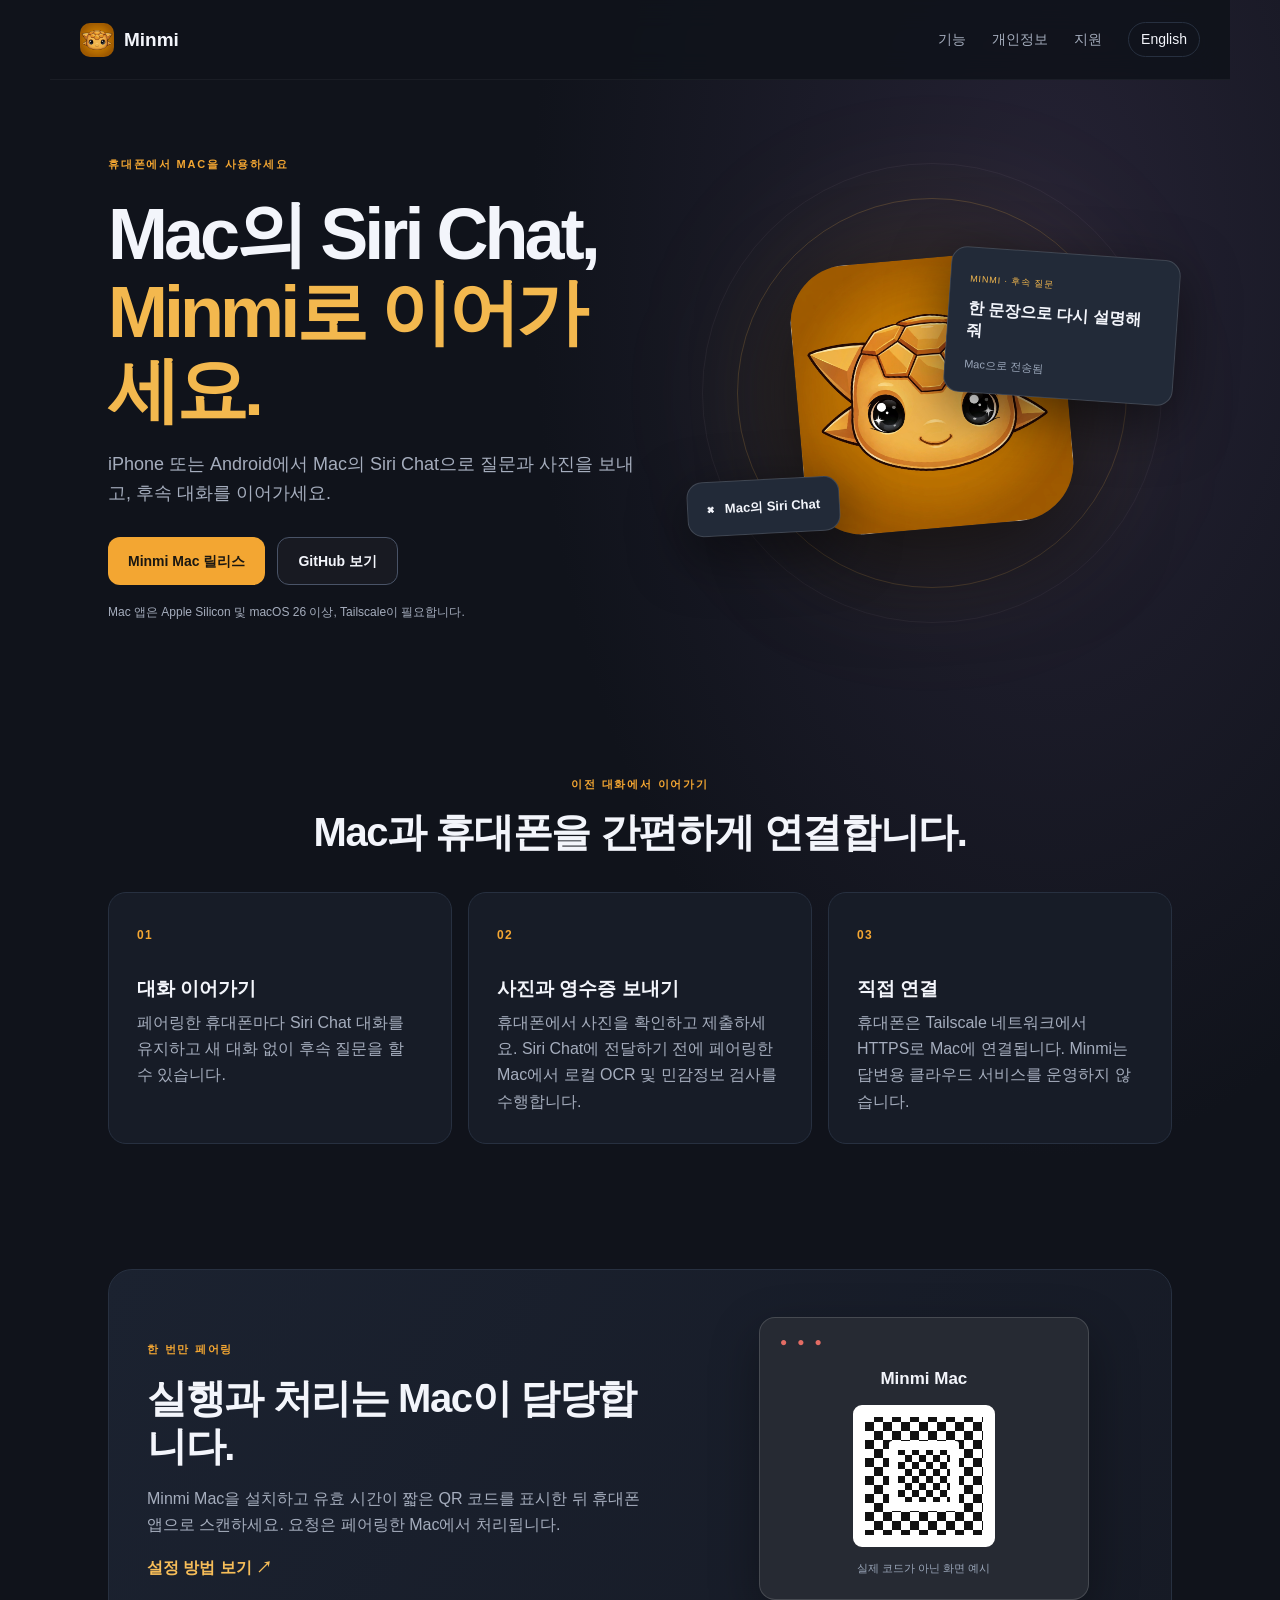
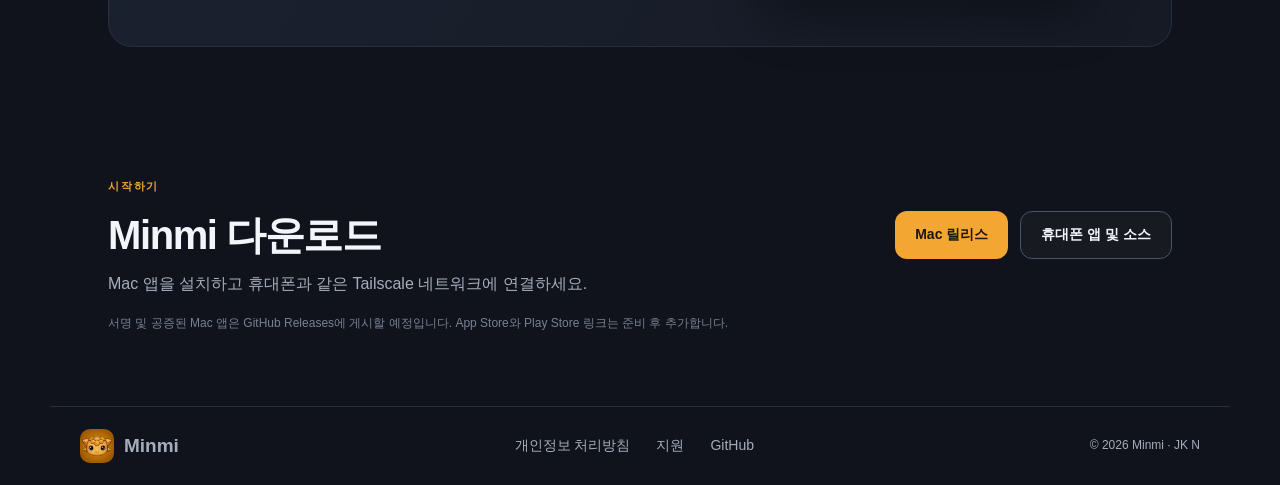
==== ko/index.html @ a552d7ea "feat(site): create standalone Minmi website" ====
<!doctype html>
<html lang="ko">
<head>
  <meta charset="utf-8"><meta name="viewport" content="width=device-width, initial-scale=1"><meta name="description" content="iPhone 또는 Android에서 Mac의 Siri Chat에 질문하고 대화를 이어가세요."><meta name="theme-color" content="#10131b"><link rel="icon" href="/assets/minmi-icon.png"><link rel="canonical" href="https://minmi.github.io/ko/"><link rel="alternate" hreflang="en" href="https://minmi.github.io/"><link rel="alternate" hreflang="ko" href="https://minmi.github.io/ko/"><link rel="stylesheet" href="/style.css"><title>Minmi — 휴대폰에서 Mac Siri Chat 사용</title>
</head>
<body>
  <header class="topbar"><a class="brand" href="/ko/"><img src="/assets/minmi-icon.png" alt=""><span>Minmi</span></a><nav><a href="#features">기능</a><a href="/privacy/">개인정보</a><a href="/support/">지원</a><a class="language" href="/">English</a></nav></header>
  <main>
    <section class="hero"><div class="hero-copy"><span class="eyebrow">휴대폰에서 Mac을 사용하세요</span><h1>Mac의 Siri Chat,<br><em>Minmi로 이어가세요.</em></h1><p>iPhone 또는 Android에서 Mac의 Siri Chat으로 질문과 사진을 보내고, 후속 대화를 이어가세요.</p><div class="actions"><a class="button primary" href="https://github.com/Joonk72/Minmi/releases">Minmi Mac 릴리스</a><a class="button secondary" href="https://github.com/Joonk72/Minmi">GitHub 보기</a></div><p class="requirements">Mac 앱은 Apple Silicon 및 macOS 26 이상, Tailscale이 필요합니다.</p></div><div class="hero-art"><span class="orbit orbit-one"></span><span class="orbit orbit-two"></span><div class="app-icon"><img src="/assets/minmi-icon.png" alt="Minmi 앱 아이콘"></div><div class="chat-card"><small>MINMI · 후속 질문</small><p>한 문장으로 다시 설명해 줘</p><span>Mac으로 전송됨</span></div><div class="device-card">⌘ &nbsp; Mac의 Siri Chat</div></div></section>
    <section class="features" id="features"><div class="section-heading"><span class="eyebrow">이전 대화에서 이어가기</span><h2>Mac과 휴대폰을 간편하게 연결합니다.</h2></div><div class="feature-grid"><article><b>01</b><h3>대화 이어가기</h3><p>페어링한 휴대폰마다 Siri Chat 대화를 유지하고 새 대화 없이 후속 질문을 할 수 있습니다.</p></article><article><b>02</b><h3>사진과 영수증 보내기</h3><p>휴대폰에서 사진을 확인하고 제출하세요. Siri Chat에 전달하기 전에 페어링한 Mac에서 로컬 OCR 및 민감정보 검사를 수행합니다.</p></article><article><b>03</b><h3>직접 연결</h3><p>휴대폰은 Tailscale 네트워크에서 HTTPS로 Mac에 연결됩니다. Minmi는 답변용 클라우드 서비스를 운영하지 않습니다.</p></article></div></section>
    <section class="pairing"><div><span class="eyebrow">한 번만 페어링</span><h2>실행과 처리는 Mac이 담당합니다.</h2><p>Minmi Mac을 설치하고 유효 시간이 짧은 QR 코드를 표시한 뒤 휴대폰 앱으로 스캔하세요. 요청은 페어링한 Mac에서 처리됩니다.</p><a href="/support/">설정 방법 보기 <span aria-hidden="true">↗</span></a></div><div class="pairing-visual"><div class="pair-window"><span>● &nbsp; ● &nbsp; ●</span><b>Minmi Mac</b><div class="qr-graphic" aria-hidden="true"></div><small>실제 코드가 아닌 화면 예시</small></div></div></section>
    <section class="download"><div><span class="eyebrow">시작하기</span><h2>Minmi 다운로드</h2><p>Mac 앱을 설치하고 휴대폰과 같은 Tailscale 네트워크에 연결하세요.</p></div><div class="download-links"><a class="button primary" href="https://github.com/Joonk72/Minmi/releases">Mac 릴리스</a><a class="button secondary" href="https://github.com/Joonk72/Minmi">휴대폰 앱 및 소스</a></div><small>서명 및 공증된 Mac 앱은 GitHub Releases에 게시할 예정입니다. App Store와 Play Store 링크는 준비 후 추가합니다.</small></section>
  </main>
  <footer><a class="brand" href="/ko/"><img src="/assets/minmi-icon.png" alt=""><span>Minmi</span></a><div><a href="/privacy/">개인정보 처리방침</a><a href="/support/">지원</a><a href="https://github.com/Joonk72/Minmi">GitHub</a></div><small>© 2026 Minmi · JK N</small></footer>
</body>
</html>
---- style.css ----
:root{color-scheme:dark;--bg:#10131b;--panel:#171c27;--line:#273040;--text:#f3f5fb;--muted:#a5adbd;--accent:#f3a632;--blue:#6388f5}*{box-sizing:border-box}html{scroll-behavior:smooth}body{margin:0;background:radial-gradient(ellipse at 82% 12%,#252234 0,transparent 35%),var(--bg);color:var(--text);font:16px/1.65 -apple-system,BlinkMacSystemFont,'Segoe UI',sans-serif}a{color:inherit;text-decoration:none}.topbar,footer{max-width:1180px;margin:auto;padding:22px 30px;display:flex;align-items:center;justify-content:space-between}.topbar{position:sticky;top:0;background:#10131be8;backdrop-filter:blur(14px);z-index:5;border-bottom:1px solid #ffffff0c}.brand{display:flex;gap:10px;align-items:center;font:700 19px -apple-system,BlinkMacSystemFont,'Segoe UI',sans-serif}.brand img{width:34px;height:34px;border-radius:10px}.topbar nav,footer div{display:flex;align-items:center;gap:26px;color:var(--muted);font-size:14px}.topbar nav a:hover,footer a:hover{color:var(--text)}.language{border:1px solid var(--line);border-radius:999px;padding:5px 12px;color:var(--text)}main{max-width:1120px;padding:0 28px;margin:auto}.hero{min-height:570px;display:grid;grid-template-columns:1fr .9fr;align-items:center;gap:50px;padding:70px 0 55px}.hero-copy{position:relative;z-index:1}.eyebrow{display:inline-block;color:var(--accent);font-size:11px;font-weight:700;letter-spacing:.16em;text-transform:uppercase}.hero h1{font:800 clamp(42px,6vw,72px)/1.08 -apple-system,BlinkMacSystemFont,'Segoe UI',sans-serif;letter-spacing:-.055em;margin:20px 0}.hero h1 em{font-style:normal;color:#f3b84e}.hero-copy>p{max-width:530px;color:var(--muted);font-size:18px}.actions,.download-links{display:flex;gap:12px;flex-wrap:wrap;margin-top:28px}.button{display:inline-flex;align-items:center;justify-content:center;min-height:48px;padding:0 20px;border-radius:12px;font-weight:700;font-size:14px}.primary{background:var(--accent);color:#1a1711}.primary:hover{filter:brightness(1.08)}.secondary{border:1px solid #495367;background:#ffffff08}.secondary:hover{background:#ffffff12}.requirements{font-size:12px!important;margin-top:18px}.hero-art{height:470px;position:relative;display:grid;place-items:center}.hero-art:before{content:"";position:absolute;width:330px;height:330px;background:#e5a33228;filter:blur(70px);border-radius:50%}.hero-art img{position:relative;z-index:1;max-height:440px;width:auto;max-width:100%;border:1px solid #ffffff22;border-radius:28px;box-shadow:0 35px 100px #0009;transform:rotate(2deg)}.orbit{position:absolute;border:1px solid #f3b84e32;border-radius:50%;width:390px;height:390px}.orbit-two{width:460px;height:460px;border-color:#ffffff0c}.features{padding:80px 0}.section-heading{text-align:center;margin-bottom:36px}.section-heading h2,.pairing h2,.download h2{font:700 clamp(27px,4vw,40px)/1.2 -apple-system,BlinkMacSystemFont,'Segoe UI',sans-serif;letter-spacing:-.035em;margin:12px 0}.feature-grid{display:grid;grid-template-columns:repeat(3,1fr);gap:16px}.feature-grid article{padding:28px;background:var(--panel);border:1px solid var(--line);border-radius:18px}.feature-grid b{color:var(--accent);font-size:12px;letter-spacing:.12em}.feature-grid h3{font:700 19px -apple-system,BlinkMacSystemFont,'Segoe UI',sans-serif;margin:28px 0 8px}.feature-grid p,.pairing p,.download p{color:var(--muted);margin:0}.pairing{margin:45px 0 90px;padding:38px;background:linear-gradient(120deg,#1b2230,#161a25);border:1px solid var(--line);border-radius:24px;display:grid;grid-template-columns:1fr .8fr;align-items:center;gap:45px}.pairing p{max-width:500px;margin:16px 0}.pairing a{color:#f6bd59;font-weight:700}.pairing img{width:100%;max-height:340px;object-fit:contain;border-radius:16px;box-shadow:0 18px 50px #0005}.download{padding:35px 0 72px;display:grid;grid-template-columns:1fr auto;align-items:center;gap:8px 30px}.download-links{margin:0}.download small{grid-column:1/-1;color:#778195;font-size:12px;margin-top:9px}footer{border-top:1px solid var(--line);color:var(--muted);flex-wrap:wrap;gap:16px}footer small{font-size:12px}body[lang="ko"]{}@media(max-width:760px){.topbar,footer{padding:16px 20px}.topbar nav{gap:12px;font-size:12px}.topbar nav a:nth-child(1){display:none}main{padding:0 20px}.hero{grid-template-columns:1fr;gap:0;padding:65px 0 30px;min-height:auto}.hero h1{font-size:clamp(38px,10vw,52px)}.hero-art{height:370px;margin-top:28px}.hero-art img{max-height:350px}.orbit{width:300px;height:300px}.orbit-two{width:350px;height:350px}.features{padding:52px 0}.feature-grid{grid-template-columns:1fr}.feature-grid article{padding:22px}.feature-grid h3{margin-top:17px}.pairing{grid-template-columns:1fr;padding:25px;margin:20px 0 55px;gap:25px}.pairing img{max-height:280px}.download{grid-template-columns:1fr;padding-bottom:50px}.download-links{margin-top:8px}.download small{grid-column:auto}footer div{gap:14px;flex-wrap:wrap}footer{align-items:flex-start}}
.app-icon{position:relative;z-index:1;width:min(270px,65vw);aspect-ratio:1;border-radius:58px;overflow:hidden;box-shadow:0 30px 90px #0009;transform:rotate(-5deg)}.app-icon img{width:100%;height:100%;object-fit:cover}.chat-card,.device-card{position:absolute;z-index:2;background:#222a38;border:1px solid #ffffff23;box-shadow:0 18px 55px #0008;border-radius:16px;padding:16px 19px}.chat-card{right:-5px;top:95px;width:230px;transform:rotate(4deg)}.chat-card small{color:#f3b84e;font-size:9px;letter-spacing:.1em}.chat-card p{font-weight:600;line-height:1.35;margin:8px 0}.chat-card span,.pair-window small{font-size:11px;color:#9ba7ba}.device-card{left:-5px;bottom:93px;font-size:13px;font-weight:600;transform:rotate(-3deg)}.pairing-visual{display:grid;place-items:center;min-height:300px}.pair-window{width:min(330px,100%);padding:15px 20px 22px;border-radius:16px;background:#262a33;border:1px solid #ffffff26;display:flex;flex-direction:column;align-items:center;gap:12px;box-shadow:0 18px 50px #0005}.pair-window>span{align-self:flex-start;color:#e36c64;font-size:12px}.pair-window b{font-size:17px}.qr-graphic{width:142px;height:142px;border:12px solid white;border-radius:9px;background:repeating-conic-gradient(#111 0 25%,#fff 0 50%) 0/18px 18px;position:relative}.qr-graphic:after{content:"";position:absolute;inset:24px;background:repeating-conic-gradient(#111 0 25%,#fff 0 50%) 0/14px 14px;border:9px solid white;border-radius:3px}@media(max-width:760px){.app-icon{width:220px;border-radius:48px}.chat-card{right:-4px;top:78px;width:195px}.device-card{left:0;bottom:60px}.pairing-visual{min-height:250px}}
.hero-art .app-icon img{max-height:none;width:100%;max-width:none;height:100%;border:0;border-radius:0;box-shadow:none;transform:none}
.container{max-width:760px;margin:0 auto;padding:0 24px;width:100%}header:not(.topbar){padding:38px 0 26px;border-bottom:1px solid var(--line)}header:not(.topbar) a{color:#abb4c5}header:not(.topbar) h1{font-size:30px;margin:14px 0 4px}header .updated{font-size:13px;color:#8993a4}main.container{padding-top:38px;padding-bottom:60px}main.container h2{font-size:21px;margin:34px 0 12px}main.container p,main.container li{color:#c0c7d3;font-size:15px}main.container a{color:#f3b84e;text-decoration:underline}main.container ul{padding-left:24px}.policy-language+.policy-language{border-top:1px solid var(--line);margin-top:42px;padding-top:14px}.policy-language h2{margin-top:30px}.policy-language h2:first-child{margin-top:0}.language-links{display:flex;gap:14px;margin-top:12px;font-size:14px}.contact-card,.faq-item{background:var(--panel);border:1px solid var(--line);border-radius:16px;padding:22px;margin:18px 0}.contact-card{text-align:center}.contact-card .emoji{font-size:34px;margin-bottom:8px}.contact-card h3{margin:8px 0}.faq-item{padding:18px;margin:12px 0}.faq-item h3{font-size:16px;margin-bottom:6px}.faq-item p{margin:0}footer .container{max-width:1120px;display:flex;align-items:center;justify-content:center;gap:22px;flex-wrap:wrap;color:var(--muted);font-size:13px}footer .container a{color:var(--muted)}footer .copy{width:100%;text-align:center;color:#778195;font-size:12px}
@media(max-width:760px){header:not(.topbar){padding:28px 0 22px}main.container{padding-top:28px}.container{padding:0 20px}}
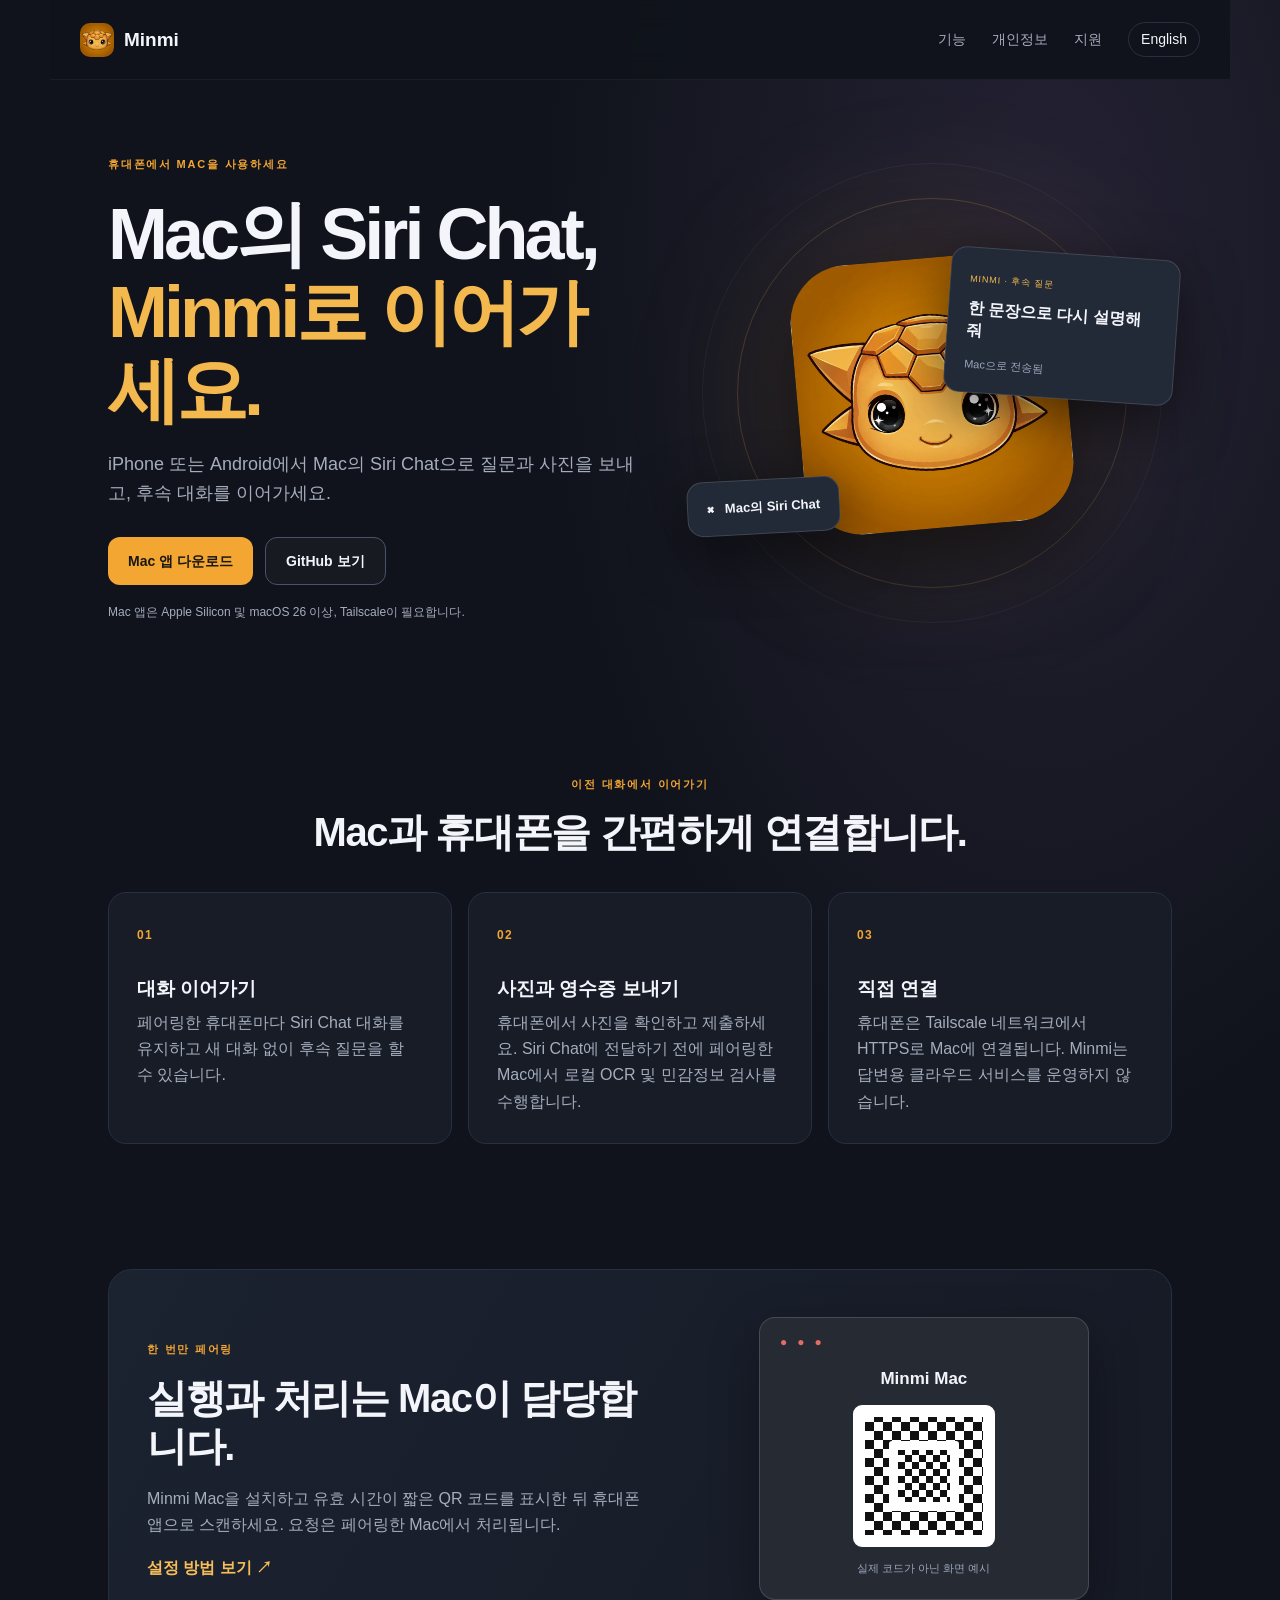
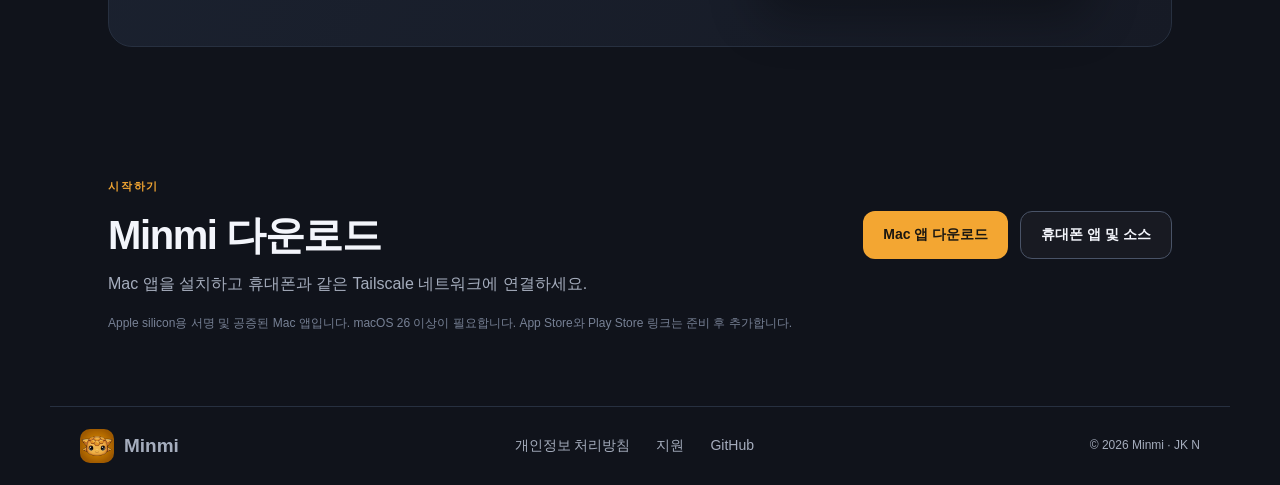
==== commit 3f53e6dc: "feat(site): link direct Mac download" ====
--- a/ko/index.html
+++ b/ko/index.html
@@ -1,15 +1,15 @@
 <!doctype html>
 <html lang="ko">
 <head>
-  <meta charset="utf-8"><meta name="viewport" content="width=device-width, initial-scale=1"><meta name="description" content="iPhone 또는 Android에서 Mac의 Siri Chat에 질문하고 대화를 이어가세요."><meta name="theme-color" content="#10131b"><link rel="icon" href="/assets/minmi-icon.png"><link rel="canonical" href="https://minmi.github.io/ko/"><link rel="alternate" hreflang="en" href="https://minmi.github.io/"><link rel="alternate" hreflang="ko" href="https://minmi.github.io/ko/"><link rel="stylesheet" href="/style.css"><title>Minmi — 휴대폰에서 Mac Siri Chat 사용</title>
+  <meta charset="utf-8"><meta name="viewport" content="width=device-width, initial-scale=1"><meta name="description" content="iPhone 또는 Android에서 Mac의 Siri Chat에 질문하고 대화를 이어가세요."><meta name="theme-color" content="#10131b"><link rel="icon" href="/assets/minmi-icon.png"><link rel="canonical" href="https://minmiai.github.io/ko/"><link rel="alternate" hreflang="en" href="https://minmiai.github.io/"><link rel="alternate" hreflang="ko" href="https://minmiai.github.io/ko/"><link rel="stylesheet" href="/style.css"><title>Minmi — 휴대폰에서 Mac Siri Chat 사용</title>
 </head>
 <body>
   <header class="topbar"><a class="brand" href="/ko/"><img src="/assets/minmi-icon.png" alt=""><span>Minmi</span></a><nav><a href="#features">기능</a><a href="/privacy/">개인정보</a><a href="/support/">지원</a><a class="language" href="/">English</a></nav></header>
   <main>
-    <section class="hero"><div class="hero-copy"><span class="eyebrow">휴대폰에서 Mac을 사용하세요</span><h1>Mac의 Siri Chat,<br><em>Minmi로 이어가세요.</em></h1><p>iPhone 또는 Android에서 Mac의 Siri Chat으로 질문과 사진을 보내고, 후속 대화를 이어가세요.</p><div class="actions"><a class="button primary" href="https://github.com/Joonk72/Minmi/releases">Minmi Mac 릴리스</a><a class="button secondary" href="https://github.com/Joonk72/Minmi">GitHub 보기</a></div><p class="requirements">Mac 앱은 Apple Silicon 및 macOS 26 이상, Tailscale이 필요합니다.</p></div><div class="hero-art"><span class="orbit orbit-one"></span><span class="orbit orbit-two"></span><div class="app-icon"><img src="/assets/minmi-icon.png" alt="Minmi 앱 아이콘"></div><div class="chat-card"><small>MINMI · 후속 질문</small><p>한 문장으로 다시 설명해 줘</p><span>Mac으로 전송됨</span></div><div class="device-card">⌘ &nbsp; Mac의 Siri Chat</div></div></section>
+    <section class="hero"><div class="hero-copy"><span class="eyebrow">휴대폰에서 Mac을 사용하세요</span><h1>Mac의 Siri Chat,<br><em>Minmi로 이어가세요.</em></h1><p>iPhone 또는 Android에서 Mac의 Siri Chat으로 질문과 사진을 보내고, 후속 대화를 이어가세요.</p><div class="actions"><a class="button primary" href="https://github.com/Joonk72/Minmi/releases/latest/download/Minmi-Mac-0.1.0-arm64.dmg">Mac 앱 다운로드</a><a class="button secondary" href="https://github.com/Joonk72/Minmi">GitHub 보기</a></div><p class="requirements">Mac 앱은 Apple Silicon 및 macOS 26 이상, Tailscale이 필요합니다.</p></div><div class="hero-art"><span class="orbit orbit-one"></span><span class="orbit orbit-two"></span><div class="app-icon"><img src="/assets/minmi-icon.png" alt="Minmi 앱 아이콘"></div><div class="chat-card"><small>MINMI · 후속 질문</small><p>한 문장으로 다시 설명해 줘</p><span>Mac으로 전송됨</span></div><div class="device-card">⌘ &nbsp; Mac의 Siri Chat</div></div></section>
     <section class="features" id="features"><div class="section-heading"><span class="eyebrow">이전 대화에서 이어가기</span><h2>Mac과 휴대폰을 간편하게 연결합니다.</h2></div><div class="feature-grid"><article><b>01</b><h3>대화 이어가기</h3><p>페어링한 휴대폰마다 Siri Chat 대화를 유지하고 새 대화 없이 후속 질문을 할 수 있습니다.</p></article><article><b>02</b><h3>사진과 영수증 보내기</h3><p>휴대폰에서 사진을 확인하고 제출하세요. Siri Chat에 전달하기 전에 페어링한 Mac에서 로컬 OCR 및 민감정보 검사를 수행합니다.</p></article><article><b>03</b><h3>직접 연결</h3><p>휴대폰은 Tailscale 네트워크에서 HTTPS로 Mac에 연결됩니다. Minmi는 답변용 클라우드 서비스를 운영하지 않습니다.</p></article></div></section>
     <section class="pairing"><div><span class="eyebrow">한 번만 페어링</span><h2>실행과 처리는 Mac이 담당합니다.</h2><p>Minmi Mac을 설치하고 유효 시간이 짧은 QR 코드를 표시한 뒤 휴대폰 앱으로 스캔하세요. 요청은 페어링한 Mac에서 처리됩니다.</p><a href="/support/">설정 방법 보기 <span aria-hidden="true">↗</span></a></div><div class="pairing-visual"><div class="pair-window"><span>● &nbsp; ● &nbsp; ●</span><b>Minmi Mac</b><div class="qr-graphic" aria-hidden="true"></div><small>실제 코드가 아닌 화면 예시</small></div></div></section>
-    <section class="download"><div><span class="eyebrow">시작하기</span><h2>Minmi 다운로드</h2><p>Mac 앱을 설치하고 휴대폰과 같은 Tailscale 네트워크에 연결하세요.</p></div><div class="download-links"><a class="button primary" href="https://github.com/Joonk72/Minmi/releases">Mac 릴리스</a><a class="button secondary" href="https://github.com/Joonk72/Minmi">휴대폰 앱 및 소스</a></div><small>서명 및 공증된 Mac 앱은 GitHub Releases에 게시할 예정입니다. App Store와 Play Store 링크는 준비 후 추가합니다.</small></section>
+    <section class="download"><div><span class="eyebrow">시작하기</span><h2>Minmi 다운로드</h2><p>Mac 앱을 설치하고 휴대폰과 같은 Tailscale 네트워크에 연결하세요.</p></div><div class="download-links"><a class="button primary" href="https://github.com/Joonk72/Minmi/releases/latest/download/Minmi-Mac-0.1.0-arm64.dmg">Mac 앱 다운로드</a><a class="button secondary" href="https://github.com/Joonk72/Minmi">휴대폰 앱 및 소스</a></div><small>Apple silicon용 서명 및 공증된 Mac 앱입니다. macOS 26 이상이 필요합니다. App Store와 Play Store 링크는 준비 후 추가합니다.</small></section>
   </main>
   <footer><a class="brand" href="/ko/"><img src="/assets/minmi-icon.png" alt=""><span>Minmi</span></a><div><a href="/privacy/">개인정보 처리방침</a><a href="/support/">지원</a><a href="https://github.com/Joonk72/Minmi">GitHub</a></div><small>© 2026 Minmi · JK N</small></footer>
 </body>
